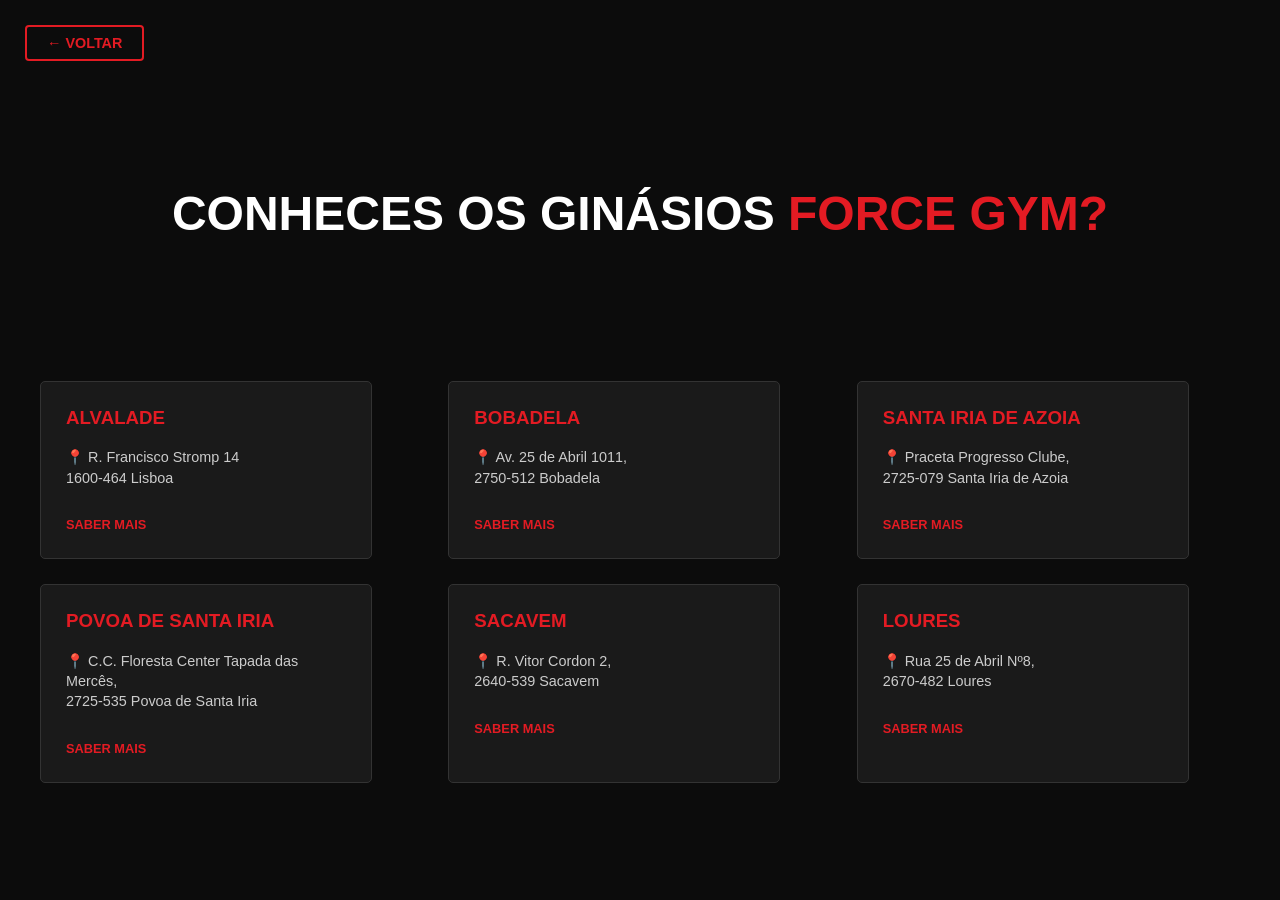
==== ginasios.html @ 66b18481 "trabalho de grupo" ====
<!DOCTYPE html>
<html lang="pt">
<head>
    <meta charset="UTF-8">
    <title>Force Gym - Nossos Ginásios</title>
    <link rel="stylesheet" href="style.css">
    <style>
        .ginasios-header {
            padding: 60px 20px;
            text-align: center;
        }

        .ginasios-header h1 {
            font-size: 3rem;
            color: white;
            text-transform: uppercase;
        }

        .ginasios-header span {
            color: #e31b23;
        }

        .ginasios-grid {
            display: grid;
            grid-template-columns: repeat(3, 1fr);
            gap: 25px;
            padding: 40px;
            max-width: 1200px;
            margin: 0 auto;
        }

        .clube-card {
            background: #1a1a1a;
            border: 1px solid #333;
            padding: 25px;
            border-radius: 5px;
            text-align: left;
            transition: 0.3s;
        }

        .clube-card:hover {
            border-color: #e31b23;
        }

        .clube-card h3 {
            color: #e31b23;
            margin-top: 0;
            text-transform: uppercase;
        }

        .clube-card p {
            font-size: 0.9rem;
            color: #ccc;
            line-height: 1.4;
        }

        .clube-card .saber-mais {
            color: #e31b23;
            text-decoration: none;
            font-weight: bold;
            font-size: 0.8rem;
            display: inline-block;
            margin-top: 15px;
        }

        .back-nav { padding: 20px; text-align: left; }
    </style>
</head>
<body>
    <div class="back-nav">
        <a href="index.html" class="nav-button">← VOLTAR</a>
    </div>

    <section class="ginasios-header">
        <h1>CONHECES OS GINÁSIOS <span>FORCE GYM?</span></h1>
    </section>

    <main class="ginasios-grid">
        <div class="clube-card">
            <h3>Alvalade</h3>
            <p>📍 R. Francisco Stromp 14<br>1600-464 Lisboa</p>
            <a href="#" class="saber-mais">SABER MAIS</a>
        </div>

        <div class="clube-card">
            <h3>Bobadela</h3>
            <p>📍 Av. 25 de Abril 1011,<br>2750-512 Bobadela</p>
            <a href="#" class="saber-mais">SABER MAIS</a>
        </div>

        <div class="clube-card">
            <h3>Santa Iria de Azoia</h3>
            <p>📍 Praceta Progresso Clube,<br>2725-079 Santa Iria de Azoia</p>
            <a href="#" class="saber-mais">SABER MAIS</a>
        </div>

        <div class="clube-card">
            <h3>Povoa de Santa Iria</h3>
            <p>📍 C.C. Floresta Center Tapada das Mercês,<br>2725-535 Povoa de Santa Iria</p>
            <a href="#" class="saber-mais">SABER MAIS</a>
        </div>

        <div class="clube-card">
            <h3>Sacavem</h3>
            <p>📍 R. Vitor Cordon 2,<br>2640-539 Sacavem</p>
            <a href="#" class="saber-mais">SABER MAIS</a>
        </div>

        <div class="clube-card">
            <h3>Loures</h3>
            <p>📍 Rua 25 de Abril Nº8,<br>2670-482 Loures</p>
            <a href="#" class="saber-mais">SABER MAIS</a>
        </div>
    </main>
</body>
</html>
---- style.css ----
/* CONFIGURAÇÕES GERAIS */
body {
    background-color: #0c0c0c;
    color: white;
    font-family: 'Segoe UI', Arial, sans-serif;
    margin: 0;
    text-align: center;
}

/* HEADER & LOGOTIPO */
header {
    background-color: #000;
    padding: 20px;
    border-bottom: 2px solid #e31b23;
    display: flex;
    flex-direction: column;
    align-items: center;
    gap: 15px;
}

.logo-container {
    text-decoration: none;
    transition: transform 0.3s ease;
}

.logo-container:hover {
    transform: scale(1.05);
}

.logo-text {
    color: #e31b23;
    font-size: 3rem;
    font-weight: 900;
    margin: 0;
    text-transform: uppercase;
    letter-spacing: -1px;
    font-style: italic;
    text-shadow: 2px 2px 0px #fff;
}

/* ESTILO DO MENU */
header nav {
    display: flex;
    align-items: center;
    justify-content: center;
    flex-wrap: wrap;
}

.nav-button {
    color: #e31b23;
    text-decoration: none;
    font-weight: bold;
    padding: 8px 20px;
    border: 2px solid #e31b23;
    border-radius: 4px;
    transition: 0.3s;
    display: inline-block;
    margin: 5px;
    text-transform: uppercase;
    font-size: 0.9rem;
}

.nav-button:hover {
    background-color: #e31b23;
    color: white;
    box-shadow: 0 0 15px rgba(227, 27, 35, 0.4);
}

/* HERO SECTION (HOME) */
.hero {
    padding: 120px 20px;
    background: linear-gradient(rgba(0,0,0,0.7), rgba(0,0,0,0.7)), url('ginasio.png');
    background-size: cover;
    background-position: center;
    background-attachment: fixed;
    display: flex;
    justify-content: center;
    align-items: center;
    min-height: 500px;
}

.hero h2 { 
    font-size: 6rem; 
    color: #fff; 
    margin: 0;
    line-height: 0.85; 
    font-weight: 900;
    text-transform: uppercase;
    text-shadow: 10px 10px 30px rgba(0,0,0,0.8); 
}

.hero p {
    font-size: 2rem;
    color: #e31b23;
    margin-top: 30px;
    font-weight: 800;
    text-transform: uppercase;
    text-shadow: 2px 2px 10px rgba(0,0,0,0.8);
}

/* INFO CARDS (HOME & GINÁSIOS) */
.info, .ginasios-grid {
    display: flex;
    justify-content: center;
    flex-wrap: wrap;
    gap: 30px;
    padding: 60px 20px;
}

.card, .clube-card {
    background: #1a1a1a;
    padding: 30px;
    border-radius: 12px;
    width: 280px;
    border-top: 4px solid #e31b23;
    transition: 0.3s;
    text-align: left;
}

.card:hover, .clube-card:hover {
    transform: translateY(-10px);
    background: #222;
}

/* ESTRUTURA DE ACESSO NIF & VALIDAÇÃO */
.nif-access {
    padding: 80px 20px;
    background: #111;
    border-top: 1px solid #222;
}

#nifInput {
    padding: 15px;
    font-size: 1.2rem;
    width: 100%;
    max-width: 300px;
    text-align: center;
    margin-bottom: 20px;
    border: 2px solid #333;
    background: #000;
    color: #fff;
    border-radius: 5px;
    transition: 0.3s;
    outline: none; /* Remove a borda azul padrão do navegador */
}

/* CLASSES DE CORES PARA O SCRIPT - IMPORTANTE */
.nif-normal { 
    border-color: #333 !important; 
}

.nif-valid { 
    border-color: #2ecc71 !important; 
    color: #2ecc71 !important; 
    box-shadow: 0 0 12px rgba(46, 204, 113, 0.4); 
}

.nif-error { 
    border-color: #f1c40f !important; 
    color: #f1c40f !important; 
    box-shadow: 0 0 12px rgba(241, 196, 15, 0.4); 
}

#btnAceder {
    background-color: #555;
    color: white;
    padding: 12px 30px;
    border: none;
    cursor: not-allowed;
    font-weight: bold;
    text-transform: uppercase;
    transition: 0.4s ease;
    border-radius: 4px;
}

#btnAceder:not(:disabled) {
    cursor: pointer;
    background-color: #2ecc71; /* Garante o verde quando ativado */
}

#msgErro {
    margin-top: 15px;
    font-weight: bold;
    min-height: 24px;
    font-size: 1.1rem;
}

/* PÁGINA CONCEITO & GRELHA DE T-SHIRTS */
.conceito-wrapper {
    display: flex;
    align-items: center;
    justify-content: center;
    padding: 80px 50px;
    flex-wrap: wrap;
    gap: 50px;
}

.tshirt-grid {
    display: grid;
    grid-template-columns: repeat(3, 1fr); 
    gap: 30px;
    padding: 40px;
    max-width: 1400px; 
    margin: 0 auto;
}

.tshirt-item {
    background: #1a1a1a;
    padding: 25px; 
    border-radius: 8px;
    border-bottom: 3px solid #e31b23;
    transition: 0.3s;
}

.tshirt-item:hover { transform: scale(1.03); }

.tshirt-item img {
    width: 100%; 
    max-width: 350px; 
    height: auto;
    border-radius: 5px;
}

/* RESPONSIVIDADE */
@media (max-width: 992px) {
    .tshirt-grid { grid-template-columns: repeat(2, 1fr); }
    .hero h2 { font-size: 4rem; }
}

@media (max-width: 600px) {
    .tshirt-grid { grid-template-columns: repeat(1, 1fr); }
    .hero h2 { font-size: 3rem; }
}
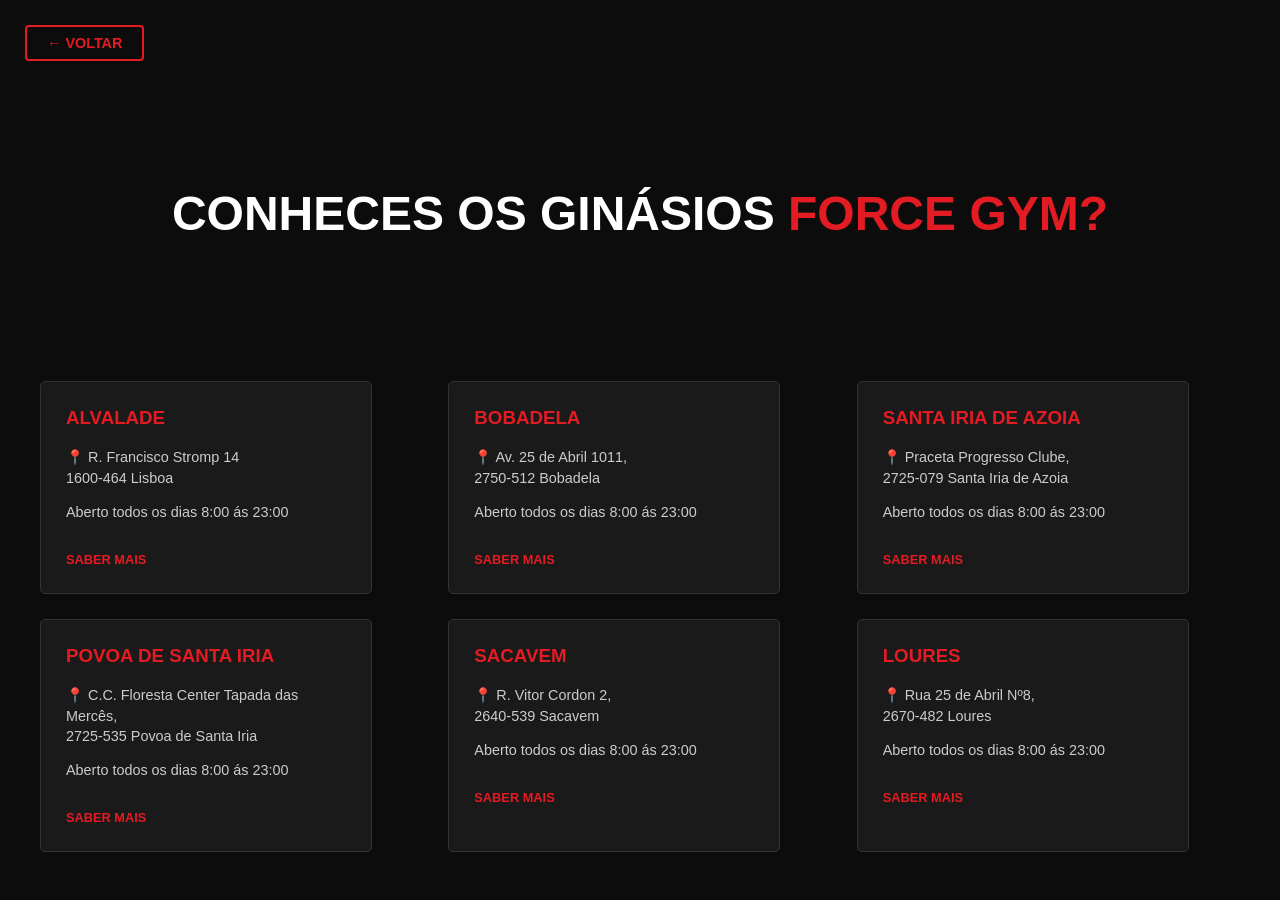
==== commit caad2fed: "Add files via upload" ====
--- a/ginasios.html
+++ b/ginasios.html
@@ -79,36 +79,42 @@
         <div class="clube-card">
             <h3>Alvalade</h3>
             <p>📍 R. Francisco Stromp 14<br>1600-464 Lisboa</p>
+			<p>Aberto todos os dias 8:00 ás 23:00</p>
             <a href="#" class="saber-mais">SABER MAIS</a>
         </div>
 
         <div class="clube-card">
             <h3>Bobadela</h3>
             <p>📍 Av. 25 de Abril 1011,<br>2750-512 Bobadela</p>
+			<p>Aberto todos os dias 8:00 ás 23:00</p>
             <a href="#" class="saber-mais">SABER MAIS</a>
         </div>
 
         <div class="clube-card">
             <h3>Santa Iria de Azoia</h3>
             <p>📍 Praceta Progresso Clube,<br>2725-079 Santa Iria de Azoia</p>
+			<p>Aberto todos os dias 8:00 ás 23:00</p>
             <a href="#" class="saber-mais">SABER MAIS</a>
         </div>
 
         <div class="clube-card">
             <h3>Povoa de Santa Iria</h3>
             <p>📍 C.C. Floresta Center Tapada das Mercês,<br>2725-535 Povoa de Santa Iria</p>
+			<p>Aberto todos os dias 8:00 ás 23:00</p>
             <a href="#" class="saber-mais">SABER MAIS</a>
         </div>
 
         <div class="clube-card">
             <h3>Sacavem</h3>
             <p>📍 R. Vitor Cordon 2,<br>2640-539 Sacavem</p>
+			<p>Aberto todos os dias 8:00 ás 23:00</p>
             <a href="#" class="saber-mais">SABER MAIS</a>
         </div>
 
         <div class="clube-card">
             <h3>Loures</h3>
             <p>📍 Rua 25 de Abril Nº8,<br>2670-482 Loures</p>
+			<p>Aberto todos os dias 8:00 ás 23:00</p>
             <a href="#" class="saber-mais">SABER MAIS</a>
         </div>
     </main>
